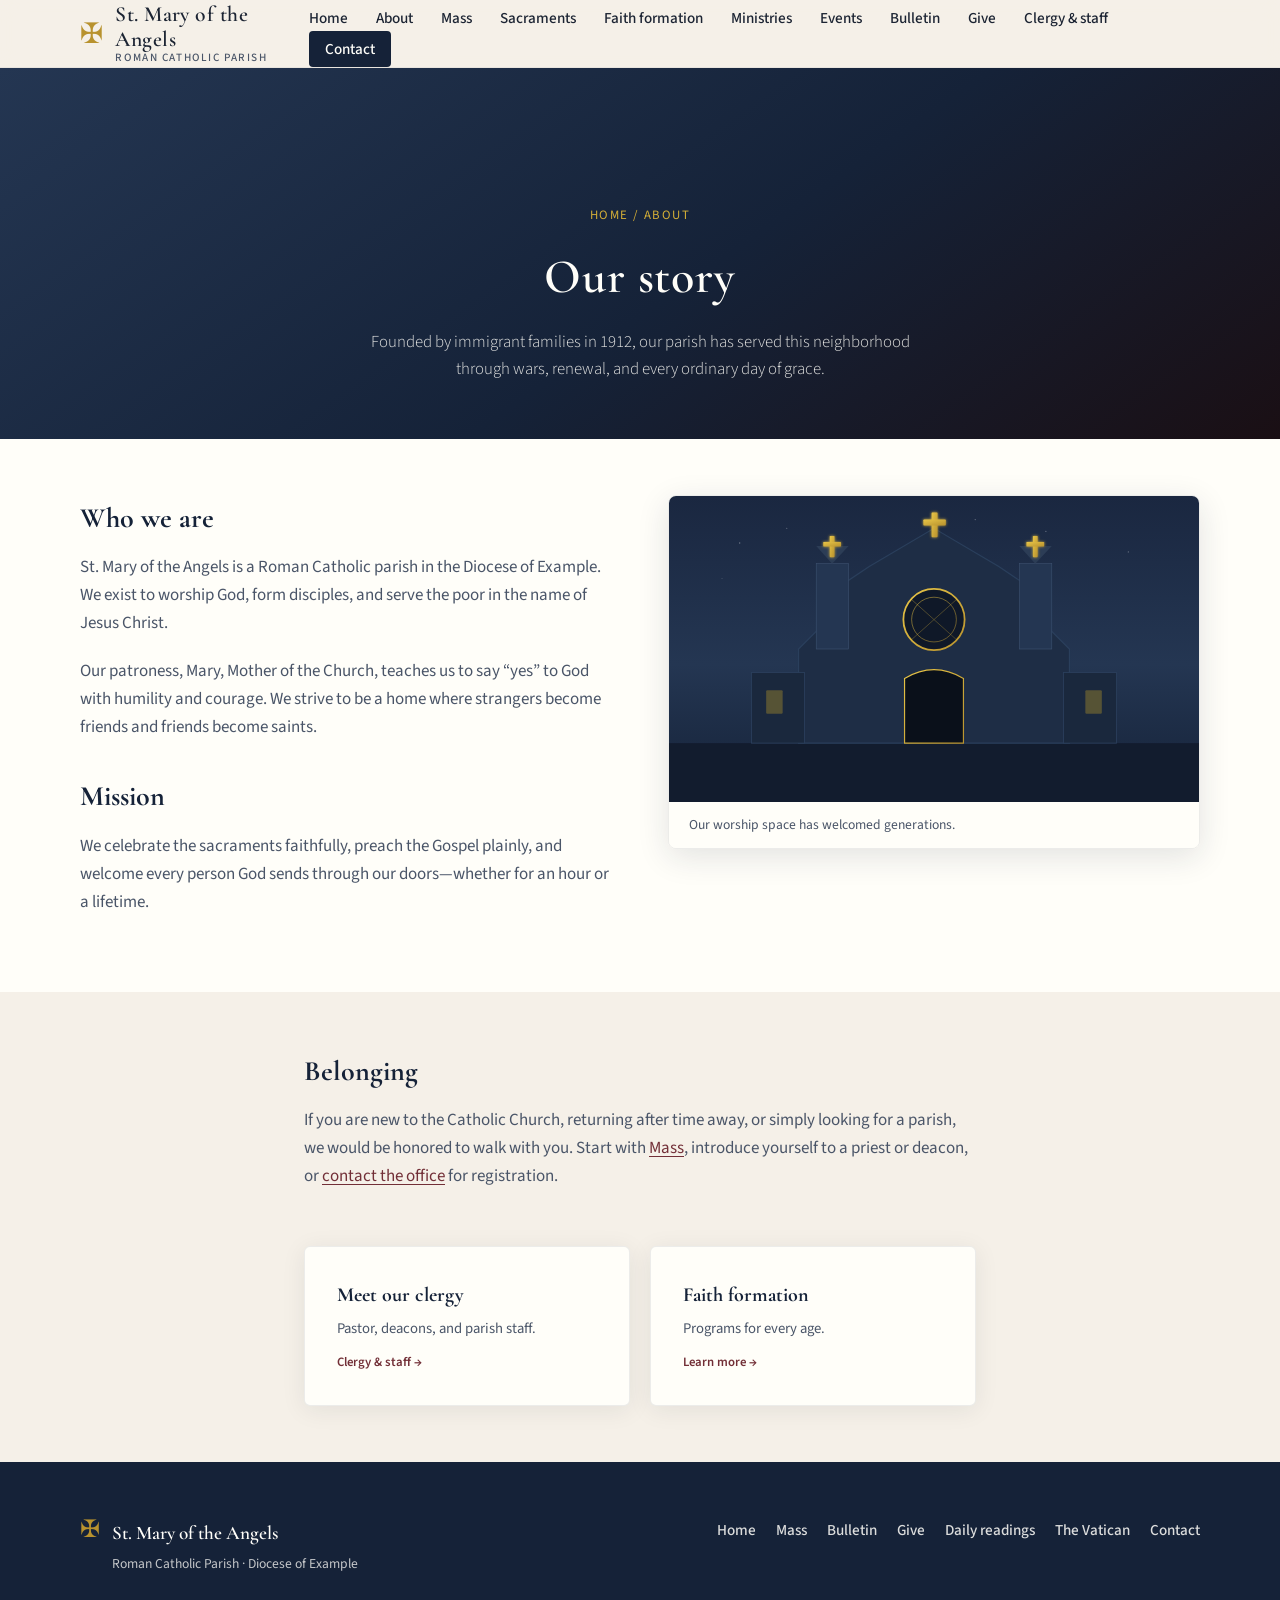
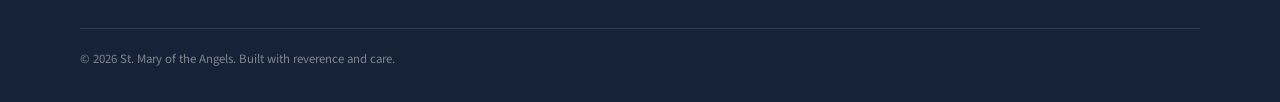
==== about.html @ 75e0707b "Expand parish site: multi-page nav, sample pages, SVG art - Add shared header/footer via js/chrome.j" ====
<!DOCTYPE html>
<html lang="en">
<head>
  <meta charset="UTF-8">
  <meta name="viewport" content="width=device-width, initial-scale=1.0">
  <meta name="description" content="History, mission, and welcome from St. Mary of the Angels Catholic Parish.">
  <title>About our parish | St. Mary of the Angels</title>
  <link rel="preconnect" href="https://fonts.googleapis.com">
  <link rel="preconnect" href="https://fonts.gstatic.com" crossorigin>
  <link href="https://fonts.googleapis.com/css2?family=Cormorant+Garamond:ital,wght@0,400;0,600;0,700;1,400&family=Source+Sans+3:wght@300;400;500;600&display=swap" rel="stylesheet">
  <link rel="stylesheet" href="css/styles.css">
</head>
<body>
  <div id="site-header-root"></div>

  <main id="main" class="page-main">
    <header class="page-hero page-hero--accent">
      <div class="container narrow">
        <p class="page-hero__crumb"><a href="index.html">Home</a> / About</p>
        <h1 class="page-hero__title">Our story</h1>
        <p class="page-hero__deck">Founded by immigrant families in 1912, our parish has served this neighborhood through wars, renewal, and every ordinary day of grace.</p>
      </div>
    </header>

    <section class="page-section page-section--alt">
      <div class="container two-col">
        <div class="prose">
          <h2>Who we are</h2>
          <p>St. Mary of the Angels is a Roman Catholic parish in the Diocese of Example. We exist to worship God, form disciples, and serve the poor in the name of Jesus Christ.</p>
          <p>Our patroness, Mary, Mother of the Church, teaches us to say “yes” to God with humility and courage. We strive to be a home where strangers become friends and friends become saints.</p>
          <h2>Mission</h2>
          <p>We celebrate the sacraments faithfully, preach the Gospel plainly, and welcome every person God sends through our doors—whether for an hour or a lifetime.</p>
        </div>
        <figure class="media-figure">
          <img src="images/hero-church.svg" width="900" height="520" alt="Illustration of a church facade at dusk" loading="lazy">
          <figcaption>Our worship space has welcomed generations.</figcaption>
        </figure>
      </div>
    </section>

    <section class="page-section">
      <div class="container narrow prose">
        <h2>Belonging</h2>
        <p>If you are new to the Catholic Church, returning after time away, or simply looking for a parish, we would be honored to walk with you. Start with <a href="mass-times.html">Mass</a>, introduce yourself to a priest or deacon, or <a href="contact.html">contact the office</a> for registration.</p>
        <div class="link-grid" style="margin-top: var(--space-xl);">
          <a class="link-card" href="clergy.html">
            <h3>Meet our clergy</h3>
            <p>Pastor, deacons, and parish staff.</p>
            <span class="link-card-meta">Clergy &amp; staff →</span>
          </a>
          <a class="link-card" href="faith-formation.html">
            <h3>Faith formation</h3>
            <p>Programs for every age.</p>
            <span class="link-card-meta">Learn more →</span>
          </a>
        </div>
      </div>
    </section>
  </main>

  <div id="site-footer-root"></div>
  <script src="js/chrome.js"></script>
  <script src="js/main.js"></script>
</body>
</html>
---- css/styles.css ----
/* St. Mary of the Angels — parish site
   Palette: midnight blue, warm gold, cream, restrained burgundy */

:root {
  --color-bg: #f5f0e8;
  --color-bg-deep: #ebe3d6;
  --color-ink: #1c2433;
  --color-ink-muted: #4a5568;
  --color-navy: #152238;
  --color-navy-soft: #243652;
  --color-gold: #b8922e;
  --color-gold-bright: #d4af37;
  --color-burgundy: #722f37;
  --color-white: #fffef9;
  --font-serif: "Cormorant Garamond", Georgia, "Times New Roman", serif;
  --font-sans: "Source Sans 3", system-ui, sans-serif;
  --space-xs: 0.35rem;
  --space-sm: 0.75rem;
  --space-md: 1.25rem;
  --space-lg: 2rem;
  --space-xl: 3.5rem;
  --space-2xl: 5rem;
  --radius: 4px;
  --shadow-soft: 0 4px 24px rgba(21, 34, 56, 0.08);
  --shadow-card: 0 8px 32px rgba(21, 34, 56, 0.12);
  --header-h: 4.25rem;
  --transition: 0.22s ease;
}

*,
*::before,
*::after {
  box-sizing: border-box;
}

html {
  scroll-behavior: smooth;
}

@media (prefers-reduced-motion: reduce) {
  html {
    scroll-behavior: auto;
  }

  *,
  *::before,
  *::after {
    animation-duration: 0.01ms !important;
    transition-duration: 0.01ms !important;
  }
}

body {
  margin: 0;
  font-family: var(--font-sans);
  font-size: 1.0625rem;
  font-weight: 400;
  line-height: 1.65;
  color: var(--color-ink);
  background-color: var(--color-bg);
}

.skip-link {
  position: absolute;
  top: -100%;
  left: var(--space-md);
  z-index: 200;
  padding: var(--space-sm) var(--space-md);
  background: var(--color-navy);
  color: var(--color-white);
  font-weight: 600;
  text-decoration: none;
  border-radius: var(--radius);
}

.skip-link:focus {
  top: var(--space-sm);
}

.visually-hidden {
  position: absolute;
  width: 1px;
  height: 1px;
  padding: 0;
  margin: -1px;
  overflow: hidden;
  clip: rect(0, 0, 0, 0);
  white-space: nowrap;
  border: 0;
}

img {
  max-width: 100%;
  height: auto;
}

a {
  color: var(--color-burgundy);
  text-decoration-thickness: 1px;
  text-underline-offset: 0.2em;
}

a:hover {
  color: var(--color-navy);
}

.container {
  width: min(1120px, 100% - 2.5rem);
  margin-inline: auto;
}

.container.narrow {
  width: min(720px, 100% - 2.5rem);
}

/* —— Header —— */
.site-header {
  position: fixed;
  top: 0;
  left: 0;
  right: 0;
  z-index: 100;
  height: var(--header-h);
  background: rgba(245, 240, 232, 0.92);
  backdrop-filter: blur(12px);
  border-bottom: 1px solid rgba(21, 34, 56, 0.06);
  transition: box-shadow var(--transition);
}

.site-header.is-scrolled {
  box-shadow: var(--shadow-soft);
}

.header-inner {
  display: flex;
  align-items: center;
  justify-content: space-between;
  height: 100%;
  width: min(1120px, 100% - 2rem);
  margin-inline: auto;
}

.logo {
  display: flex;
  align-items: center;
  gap: var(--space-sm);
  text-decoration: none;
  color: inherit;
}

.logo-mark {
  font-size: 1.75rem;
  color: var(--color-gold);
  line-height: 1;
}

.logo-text {
  display: flex;
  flex-direction: column;
  line-height: 1.15;
}

.logo-name {
  font-family: var(--font-serif);
  font-size: 1.35rem;
  font-weight: 600;
  letter-spacing: 0.02em;
}

.logo-tag {
  font-size: 0.7rem;
  text-transform: uppercase;
  letter-spacing: 0.14em;
  color: var(--color-ink-muted);
  font-weight: 500;
}

.nav-toggle {
  display: none;
  flex-direction: column;
  justify-content: center;
  gap: 5px;
  width: 44px;
  height: 44px;
  padding: 0;
  border: none;
  background: transparent;
  cursor: pointer;
}

.nav-toggle-bar {
  display: block;
  width: 22px;
  height: 2px;
  background: var(--color-navy);
  margin-inline: auto;
  transition: transform var(--transition), opacity var(--transition);
}

body.nav-open .nav-toggle-bar:nth-child(1) {
  transform: translateY(7px) rotate(45deg);
}

body.nav-open .nav-toggle-bar:nth-child(2) {
  opacity: 0;
}

body.nav-open .nav-toggle-bar:nth-child(3) {
  transform: translateY(-7px) rotate(-45deg);
}

.nav-list {
  display: flex;
  flex-wrap: wrap;
  align-items: center;
  gap: 0.15rem 1.75rem;
  list-style: none;
  margin: 0;
  padding: 0;
}

.nav-list a {
  font-size: 0.95rem;
  font-weight: 500;
  color: var(--color-ink);
  text-decoration: none;
}

.nav-list a:hover {
  color: var(--color-burgundy);
}

.nav-cta {
  padding: 0.45rem 1rem;
  background: var(--color-navy);
  color: var(--color-white) !important;
  border-radius: var(--radius);
}

.nav-cta:hover {
  background: var(--color-navy-soft);
  color: var(--color-white) !important;
}

@media (max-width: 860px) {
  .nav-toggle {
    display: flex;
    z-index: 110;
  }

  .site-nav {
    position: fixed;
    inset: 0 0 0 auto;
    width: min(300px, 88vw);
    max-height: 100vh;
    padding: calc(var(--header-h) + var(--space-lg)) var(--space-lg) var(--space-lg);
    background: var(--color-white);
    box-shadow: -8px 0 40px rgba(21, 34, 56, 0.15);
    transform: translateX(100%);
    transition: transform var(--transition);
    overflow-y: auto;
  }

  .site-nav.is-open {
    transform: translateX(0);
  }

  .nav-list {
    flex-direction: column;
    align-items: stretch;
    gap: 0;
  }

  .nav-list li {
    border-bottom: 1px solid var(--color-bg-deep);
  }

  .nav-list a {
    display: block;
    padding: var(--space-md) 0;
  }

  .nav-cta {
    margin-top: var(--space-sm);
    text-align: center;
  }
}

body.nav-open {
  overflow: hidden;
}

/* —— Hero —— */
.hero {
  position: relative;
  min-height: 100vh;
  min-height: 100dvh;
  display: flex;
  flex-direction: column;
  align-items: center;
  justify-content: center;
  padding: calc(var(--header-h) + var(--space-xl)) var(--space-md) var(--space-2xl);
  text-align: center;
}

.hero-bg {
  position: absolute;
  inset: 0;
  z-index: 0;
  background:
    linear-gradient(
      160deg,
      rgba(21, 34, 56, 0.88) 0%,
      rgba(28, 36, 51, 0.82) 45%,
      rgba(114, 47, 55, 0.45) 100%
    ),
    radial-gradient(ellipse 80% 60% at 50% 20%, rgba(212, 175, 55, 0.15), transparent 55%),
    var(--color-navy);
  background-size: 100% 100%, 100% 100%, auto;
}

.hero-bg::before {
  content: "";
  position: absolute;
  inset: 0;
  opacity: 0.07;
  background-image: url("data:image/svg+xml,%3Csvg width='60' height='60' viewBox='0 0 60 60' xmlns='http://www.w3.org/2000/svg'%3E%3Cpath d='M30 5v50M5 30h50' stroke='%23d4af37' stroke-width='0.5' fill='none'/%3E%3C/svg%3E");
}

.hero-content {
  position: relative;
  z-index: 1;
  max-width: 38rem;
}

.hero-eyebrow {
  font-family: var(--font-serif);
  font-size: 1.15rem;
  font-style: italic;
  color: var(--color-gold-bright);
  letter-spacing: 0.08em;
  text-transform: lowercase;
  margin: 0 0 var(--space-sm);
}

.hero-title {
  font-family: var(--font-serif);
  font-size: clamp(2.75rem, 7vw, 4.25rem);
  font-weight: 600;
  line-height: 1.08;
  color: var(--color-white);
  margin: 0 0 var(--space-md);
  letter-spacing: 0.02em;
}

.hero-lead {
  font-size: 1.125rem;
  font-weight: 300;
  color: rgba(255, 254, 249, 0.9);
  margin: 0 0 var(--space-lg);
  line-height: 1.7;
}

.hero-actions {
  display: flex;
  flex-wrap: wrap;
  gap: var(--space-sm);
  justify-content: center;
}

.btn {
  display: inline-flex;
  align-items: center;
  justify-content: center;
  padding: 0.75rem 1.5rem;
  font-family: var(--font-sans);
  font-size: 0.95rem;
  font-weight: 600;
  text-decoration: none;
  border-radius: var(--radius);
  border: 2px solid transparent;
  cursor: pointer;
  transition: background var(--transition), color var(--transition), border-color var(--transition);
}

.btn-primary {
  background: var(--color-gold);
  color: var(--color-navy);
  border-color: var(--color-gold);
}

.btn-primary:hover {
  background: var(--color-gold-bright);
  border-color: var(--color-gold-bright);
  color: var(--color-navy);
}

.btn-ghost {
  background: transparent;
  color: var(--color-white);
  border-color: rgba(255, 254, 249, 0.45);
}

.btn-ghost:hover {
  background: rgba(255, 254, 249, 0.1);
  border-color: var(--color-white);
  color: var(--color-white);
}

.hero-scroll {
  position: absolute;
  bottom: var(--space-lg);
  left: 50%;
  transform: translateX(-50%);
  z-index: 1;
  display: flex;
  flex-direction: column;
  align-items: center;
  gap: var(--space-xs);
  font-size: 0.7rem;
  text-transform: uppercase;
  letter-spacing: 0.2em;
  color: rgba(255, 254, 249, 0.45);
}

.hero-scroll-line {
  width: 1px;
  height: 2.5rem;
  background: linear-gradient(to bottom, rgba(212, 175, 55, 0.6), transparent);
}

/* —— Sections —— */
.section {
  padding: var(--space-2xl) 0;
}

.section-welcome {
  background: var(--color-bg);
}

.section-mass {
  background: linear-gradient(180deg, var(--color-bg-deep) 0%, var(--color-bg) 100%);
}

.section-sacraments {
  background: var(--color-navy);
  color: var(--color-white);
}

.section-sacraments .section-title,
.section-sacraments .section-deck {
  color: var(--color-white);
}

.section-sacraments .section-deck {
  opacity: 0.85;
}

.section-ministries {
  background: var(--color-white);
}

.section-visit {
  background: var(--color-bg);
}

.section-contact {
  background: linear-gradient(180deg, var(--color-bg-deep) 0%, var(--color-bg) 55%);
  padding-bottom: var(--space-2xl);
}

.section-title {
  font-family: var(--font-serif);
  font-size: clamp(2rem, 4vw, 2.75rem);
  font-weight: 600;
  margin: 0 0 var(--space-md);
  color: var(--color-navy);
  letter-spacing: 0.02em;
}

.section-sacraments .section-title {
  color: var(--color-white);
}

.section-intro,
.section-deck {
  margin: 0;
  color: var(--color-ink-muted);
  font-size: 1.05rem;
}

.section-head {
  text-align: center;
  max-width: 36rem;
  margin: 0 auto var(--space-xl);
}

.section-head .section-title {
  margin-bottom: var(--space-sm);
}

.pullquote {
  margin: var(--space-xl) 0 0;
  padding: var(--space-lg) var(--space-xl);
  border-left: 3px solid var(--color-gold);
  background: var(--color-white);
  box-shadow: var(--shadow-soft);
}

.pullquote p {
  font-family: var(--font-serif);
  font-size: 1.5rem;
  font-style: italic;
  line-height: 1.45;
  margin: 0 0 var(--space-sm);
  color: var(--color-navy);
}

.pullquote cite {
  font-size: 0.9rem;
  font-style: normal;
  color: var(--color-ink-muted);
}

/* —— Cards —— */
.card-grid {
  display: grid;
  grid-template-columns: repeat(3, 1fr);
  gap: var(--space-lg);
}

@media (max-width: 900px) {
  .card-grid {
    grid-template-columns: 1fr;
  }
}

.card {
  background: var(--color-white);
  padding: var(--space-lg);
  border-radius: 6px;
  box-shadow: var(--shadow-card);
  border: 1px solid rgba(21, 34, 56, 0.06);
}

.card-title {
  font-family: var(--font-serif);
  font-size: 1.5rem;
  font-weight: 600;
  margin: 0 0 var(--space-md);
  color: var(--color-navy);
}

.card-highlight {
  background: linear-gradient(145deg, var(--color-navy-soft) 0%, var(--color-navy) 100%);
  color: rgba(255, 254, 249, 0.92);
  border-color: transparent;
}

.card-highlight .card-title {
  color: var(--color-gold-bright);
}

.card-highlight p {
  margin: 0 0 var(--space-md);
  font-size: 0.98rem;
  line-height: 1.65;
}

.card-highlight .text-link {
  color: var(--color-gold-bright);
  font-weight: 600;
  text-decoration: none;
}

.card-highlight .text-link:hover {
  color: var(--color-white);
}

.schedule-list {
  list-style: none;
  margin: 0;
  padding: 0;
}

.schedule-list li {
  display: grid;
  grid-template-columns: 1fr auto;
  gap: var(--space-sm);
  align-items: baseline;
  padding: var(--space-sm) 0;
  border-bottom: 1px solid var(--color-bg-deep);
  font-size: 0.98rem;
}

.schedule-list li:last-child {
  border-bottom: none;
}

.schedule-list .day {
  font-weight: 600;
  color: var(--color-ink);
}

.schedule-list .time {
  font-variant-numeric: tabular-nums;
  color: var(--color-burgundy);
  font-weight: 600;
}

.schedule-list .note {
  grid-column: 1 / -1;
  font-size: 0.85rem;
  color: var(--color-ink-muted);
  margin-top: -0.25rem;
}

/* —— Sacraments list —— */
.sacrament-list {
  list-style: none;
  margin: 0;
  padding: 0;
  display: grid;
  gap: var(--space-lg);
  max-width: 800px;
  margin-inline: auto;
}

.sacrament-item {
  display: flex;
  gap: var(--space-md);
  align-items: flex-start;
  padding-bottom: var(--space-lg);
  border-bottom: 1px solid rgba(255, 254, 249, 0.12);
}

.sacrament-item:last-child {
  border-bottom: none;
  padding-bottom: 0;
}

.sacrament-icon {
  flex-shrink: 0;
  width: 2rem;
  text-align: center;
  color: var(--color-gold-bright);
  font-size: 1.1rem;
  line-height: 1.5;
}

.sacrament-item h3 {
  font-family: var(--font-serif);
  font-size: 1.35rem;
  font-weight: 600;
  margin: 0 0 var(--space-xs);
}

.sacrament-item p {
  margin: 0;
  opacity: 0.88;
  font-size: 1rem;
}

.section-sacraments a {
  color: var(--color-gold-bright);
}

.section-sacraments a:hover {
  color: var(--color-white);
}

/* —— Ministries —— */
.ministry-grid {
  display: grid;
  grid-template-columns: repeat(2, 1fr);
  gap: var(--space-md);
}

@media (max-width: 640px) {
  .ministry-grid {
    grid-template-columns: 1fr;
  }
}

.ministry-card {
  padding: var(--space-lg);
  background: var(--color-bg);
  border-radius: 6px;
  border: 1px solid rgba(21, 34, 56, 0.06);
  transition: border-color var(--transition), box-shadow var(--transition);
}

.ministry-card:hover {
  border-color: rgba(184, 146, 46, 0.35);
  box-shadow: var(--shadow-soft);
}

.ministry-card h3 {
  font-family: var(--font-serif);
  font-size: 1.35rem;
  margin: 0 0 var(--space-sm);
  color: var(--color-navy);
}

.ministry-card p {
  margin: 0;
  font-size: 0.98rem;
  color: var(--color-ink-muted);
}

/* —— Visit split —— */
.split {
  display: grid;
  grid-template-columns: 1fr 1fr;
  gap: var(--space-xl);
  align-items: center;
}

@media (max-width: 800px) {
  .split {
    grid-template-columns: 1fr;
  }
}

.visit-text .section-title {
  text-align: left;
}

.visit-details {
  list-style: none;
  margin: var(--space-lg) 0 0;
  padding: 0;
}

.visit-details li {
  margin-bottom: var(--space-sm);
  padding-left: 0;
}

.visit-map {
  min-height: 280px;
}

.map-placeholder {
  height: 100%;
  min-height: 280px;
  display: flex;
  flex-direction: column;
  align-items: center;
  justify-content: center;
  gap: var(--space-sm);
  background: var(--color-navy);
  color: rgba(255, 254, 249, 0.55);
  border-radius: 6px;
  font-size: 0.9rem;
  text-align: center;
  padding: var(--space-lg);
}

.map-cross {
  font-size: 2.5rem;
  color: var(--color-gold);
  opacity: 0.5;
}

/* —— Contact —— */
.contact-form {
  margin-top: var(--space-lg);
  display: flex;
  flex-direction: column;
  gap: var(--space-md);
}

.form-row {
  display: flex;
  flex-direction: column;
  gap: var(--space-xs);
}

.form-row label {
  font-size: 0.85rem;
  font-weight: 600;
  text-transform: uppercase;
  letter-spacing: 0.06em;
  color: var(--color-ink-muted);
}

.form-row input,
.form-row textarea,
.form-row select {
  font-family: var(--font-sans);
  font-size: 1rem;
  padding: 0.65rem 0.85rem;
  border: 1px solid rgba(21, 34, 56, 0.15);
  border-radius: var(--radius);
  background: var(--color-white);
  color: var(--color-ink);
}

.form-row input:focus,
.form-row textarea:focus,
.form-row select:focus {
  outline: 2px solid var(--color-gold);
  outline-offset: 2px;
  border-color: transparent;
}

.form-note {
  font-size: 0.85rem;
  color: var(--color-ink-muted);
  margin: var(--space-md) 0 0;
}

.contact-direct {
  margin-top: var(--space-xl);
  padding-top: var(--space-lg);
  border-top: 1px solid rgba(21, 34, 56, 0.1);
}

.contact-direct p {
  margin: 0 0 var(--space-sm);
}

/* —— Footer —— */
.site-footer {
  background: var(--color-navy);
  color: rgba(255, 254, 249, 0.75);
  padding: var(--space-xl) 0 var(--space-lg);
  font-size: 0.95rem;
}

.footer-inner {
  display: flex;
  flex-wrap: wrap;
  align-items: flex-start;
  justify-content: space-between;
  gap: var(--space-lg);
}

.footer-brand {
  display: flex;
  gap: var(--space-sm);
  align-items: flex-start;
}

.footer-brand .logo-mark {
  font-size: 1.5rem;
}

.footer-brand strong {
  display: block;
  color: var(--color-white);
  font-family: var(--font-serif);
  font-size: 1.2rem;
  font-weight: 600;
}

.footer-brand p {
  margin: 0.25rem 0 0;
  font-size: 0.85rem;
}

.footer-nav {
  display: flex;
  flex-wrap: wrap;
  gap: var(--space-md);
}

.footer-nav a {
  color: rgba(255, 254, 249, 0.85);
  text-decoration: none;
  font-weight: 500;
}

.footer-nav a:hover {
  color: var(--color-gold-bright);
}

.footer-copy {
  width: 100%;
  margin: var(--space-md) 0 0;
  padding-top: var(--space-md);
  border-top: 1px solid rgba(255, 254, 249, 0.1);
  font-size: 0.8rem;
  color: rgba(255, 254, 249, 0.45);
}

/* —— Home: hero with church illustration —— */
.hero--image .hero-bg {
  background:
    linear-gradient(
      160deg,
      rgba(21, 34, 56, 0.82) 0%,
      rgba(28, 36, 51, 0.75) 40%,
      rgba(114, 47, 55, 0.5) 100%
    ),
    url("../images/hero-church.svg") center 42% / cover no-repeat,
    var(--color-navy);
}

.hero--image .hero-bg::before {
  opacity: 0.04;
}

/* —— Quick links strip (home) —— */
.quick-links {
  background: var(--color-navy);
  color: var(--color-white);
  padding: var(--space-md) 0;
  border-top: 1px solid rgba(212, 175, 55, 0.2);
}

.quick-links-inner {
  display: flex;
  flex-wrap: wrap;
  align-items: center;
  justify-content: center;
  gap: var(--space-sm) var(--space-lg);
  list-style: none;
  margin: 0;
  padding: 0;
  width: min(1120px, 100% - 2rem);
  margin-inline: auto;
}

.quick-links a {
  display: inline-flex;
  align-items: center;
  gap: 0.35rem;
  color: rgba(255, 254, 249, 0.92);
  font-size: 0.9rem;
  font-weight: 600;
  text-decoration: none;
}

.quick-links a:hover {
  color: var(--color-gold-bright);
}

.quick-links .ql-icon {
  opacity: 0.75;
}

/* —— Media figures —— */
.media-figure {
  margin: 0;
  border-radius: 8px;
  overflow: hidden;
  box-shadow: var(--shadow-card);
  border: 1px solid rgba(21, 34, 56, 0.08);
}

.media-figure img {
  display: block;
  width: 100%;
  height: auto;
  vertical-align: middle;
}

.media-figure figcaption {
  padding: var(--space-sm) var(--space-md);
  font-size: 0.85rem;
  color: var(--color-ink-muted);
  background: var(--color-white);
}

.section-welcome .welcome-split {
  display: grid;
  grid-template-columns: 1fr 1fr;
  gap: var(--space-xl);
  align-items: center;
  width: min(960px, 100% - 2.5rem);
  margin-inline: auto;
}

@media (max-width: 800px) {
  .section-welcome .welcome-split {
    grid-template-columns: 1fr;
  }
}

/* —— Subpages —— */
.page-main {
  padding-top: var(--header-h);
  min-height: 60vh;
}

.page-hero {
  position: relative;
  padding: calc(var(--header-h) + var(--space-xl)) var(--space-md) var(--space-xl);
  text-align: center;
  color: var(--color-white);
  background: var(--color-navy);
}

.page-hero--accent {
  background: linear-gradient(145deg, var(--color-navy-soft) 0%, var(--color-navy) 55%, #1a0f14 100%);
}

.page-hero__title {
  font-family: var(--font-serif);
  font-size: clamp(2rem, 5vw, 3rem);
  font-weight: 600;
  margin: 0 0 var(--space-sm);
  letter-spacing: 0.02em;
}

.page-hero__deck {
  max-width: 36rem;
  margin: 0 auto;
  opacity: 0.88;
  font-size: 1.05rem;
  font-weight: 300;
  line-height: 1.6;
}

.page-hero__deck a {
  color: var(--color-gold-bright);
  text-decoration: underline;
  text-underline-offset: 0.15em;
}

.page-hero__deck a:hover {
  color: var(--color-white);
}

.page-hero__crumb {
  font-size: 0.8rem;
  text-transform: uppercase;
  letter-spacing: 0.12em;
  margin-bottom: var(--space-sm);
  color: var(--color-gold-bright);
}

.page-hero__crumb a {
  color: inherit;
  text-decoration: none;
}

.page-hero__crumb a:hover {
  text-decoration: underline;
}

.page-section {
  padding: var(--space-xl) 0;
}

.page-section--alt {
  background: var(--color-white);
}

.page-section--tint {
  background: linear-gradient(180deg, var(--color-bg-deep) 0%, var(--color-bg) 100%);
}

.prose {
  max-width: 42rem;
}

.prose h2 {
  font-family: var(--font-serif);
  font-size: 1.75rem;
  color: var(--color-navy);
  margin: var(--space-lg) 0 var(--space-sm);
}

.prose h2:first-child {
  margin-top: 0;
}

.prose p,
.prose ul {
  margin: 0 0 var(--space-md);
  color: var(--color-ink-muted);
}

.prose ul {
  padding-left: 1.25rem;
}

.prose li {
  margin-bottom: var(--space-xs);
}

.link-grid {
  display: grid;
  grid-template-columns: repeat(auto-fill, minmax(240px, 1fr));
  gap: var(--space-md);
  margin-top: var(--space-lg);
}

.link-card {
  display: block;
  padding: var(--space-lg);
  background: var(--color-white);
  border-radius: 6px;
  border: 1px solid rgba(21, 34, 56, 0.08);
  box-shadow: var(--shadow-soft);
  text-decoration: none;
  color: inherit;
  transition: border-color var(--transition), box-shadow var(--transition), transform var(--transition);
}

.link-card:hover {
  border-color: rgba(184, 146, 46, 0.45);
  box-shadow: var(--shadow-card);
  transform: translateY(-2px);
}

.link-card h3 {
  font-family: var(--font-serif);
  font-size: 1.25rem;
  color: var(--color-navy);
  margin: 0 0 var(--space-xs);
}

.link-card p {
  margin: 0;
  font-size: 0.92rem;
  color: var(--color-ink-muted);
  line-height: 1.5;
}

.link-card .link-card-meta {
  display: block;
  margin-top: var(--space-sm);
  font-size: 0.8rem;
  font-weight: 600;
  color: var(--color-burgundy);
}

.two-col {
  display: grid;
  grid-template-columns: 1fr 1fr;
  gap: var(--space-xl);
  align-items: start;
}

@media (max-width: 800px) {
  .two-col {
    grid-template-columns: 1fr;
  }
}

.info-list {
  list-style: none;
  margin: 0;
  padding: 0;
}

.info-list li {
  padding: var(--space-sm) 0;
  border-bottom: 1px solid rgba(21, 34, 56, 0.08);
  display: flex;
  flex-wrap: wrap;
  gap: var(--space-sm);
  justify-content: space-between;
  align-items: baseline;
}

.info-list strong {
  color: var(--color-navy);
}

.table-wrap {
  overflow-x: auto;
  margin: var(--space-md) 0;
  border-radius: 6px;
  border: 1px solid rgba(21, 34, 56, 0.1);
}

.data-table {
  width: 100%;
  border-collapse: collapse;
  font-size: 0.95rem;
  background: var(--color-white);
}

.data-table th,
.data-table td {
  padding: var(--space-sm) var(--space-md);
  text-align: left;
  border-bottom: 1px solid var(--color-bg-deep);
}

.data-table th {
  background: var(--color-navy);
  color: var(--color-white);
  font-weight: 600;
}

.data-table tr:last-child td {
  border-bottom: none;
}

.alert-box {
  padding: var(--space-md) var(--space-lg);
  background: rgba(184, 146, 46, 0.12);
  border-left: 4px solid var(--color-gold);
  border-radius: 0 var(--radius) var(--radius) 0;
  margin: var(--space-lg) 0;
}

.alert-box p {
  margin: 0;
  color: var(--color-ink);
}

.btn-row {
  display: flex;
  flex-wrap: wrap;
  gap: var(--space-sm);
  margin-top: var(--space-md);
}

.external-note {
  font-size: 0.85rem;
  color: var(--color-ink-muted);
  margin-top: var(--space-lg);
}

.form-success {
  display: none;
  padding: var(--space-md);
  background: rgba(45, 90, 74, 0.12);
  border-radius: var(--radius);
  color: var(--color-ink);
  margin-top: var(--space-md);
}

.form-success.is-visible {
  display: block;
}

.file-path {
  font-family: ui-monospace, monospace;
  font-size: 0.9em;
  background: rgba(21, 34, 56, 0.06);
  padding: 0.1em 0.35em;
  border-radius: 3px;
}
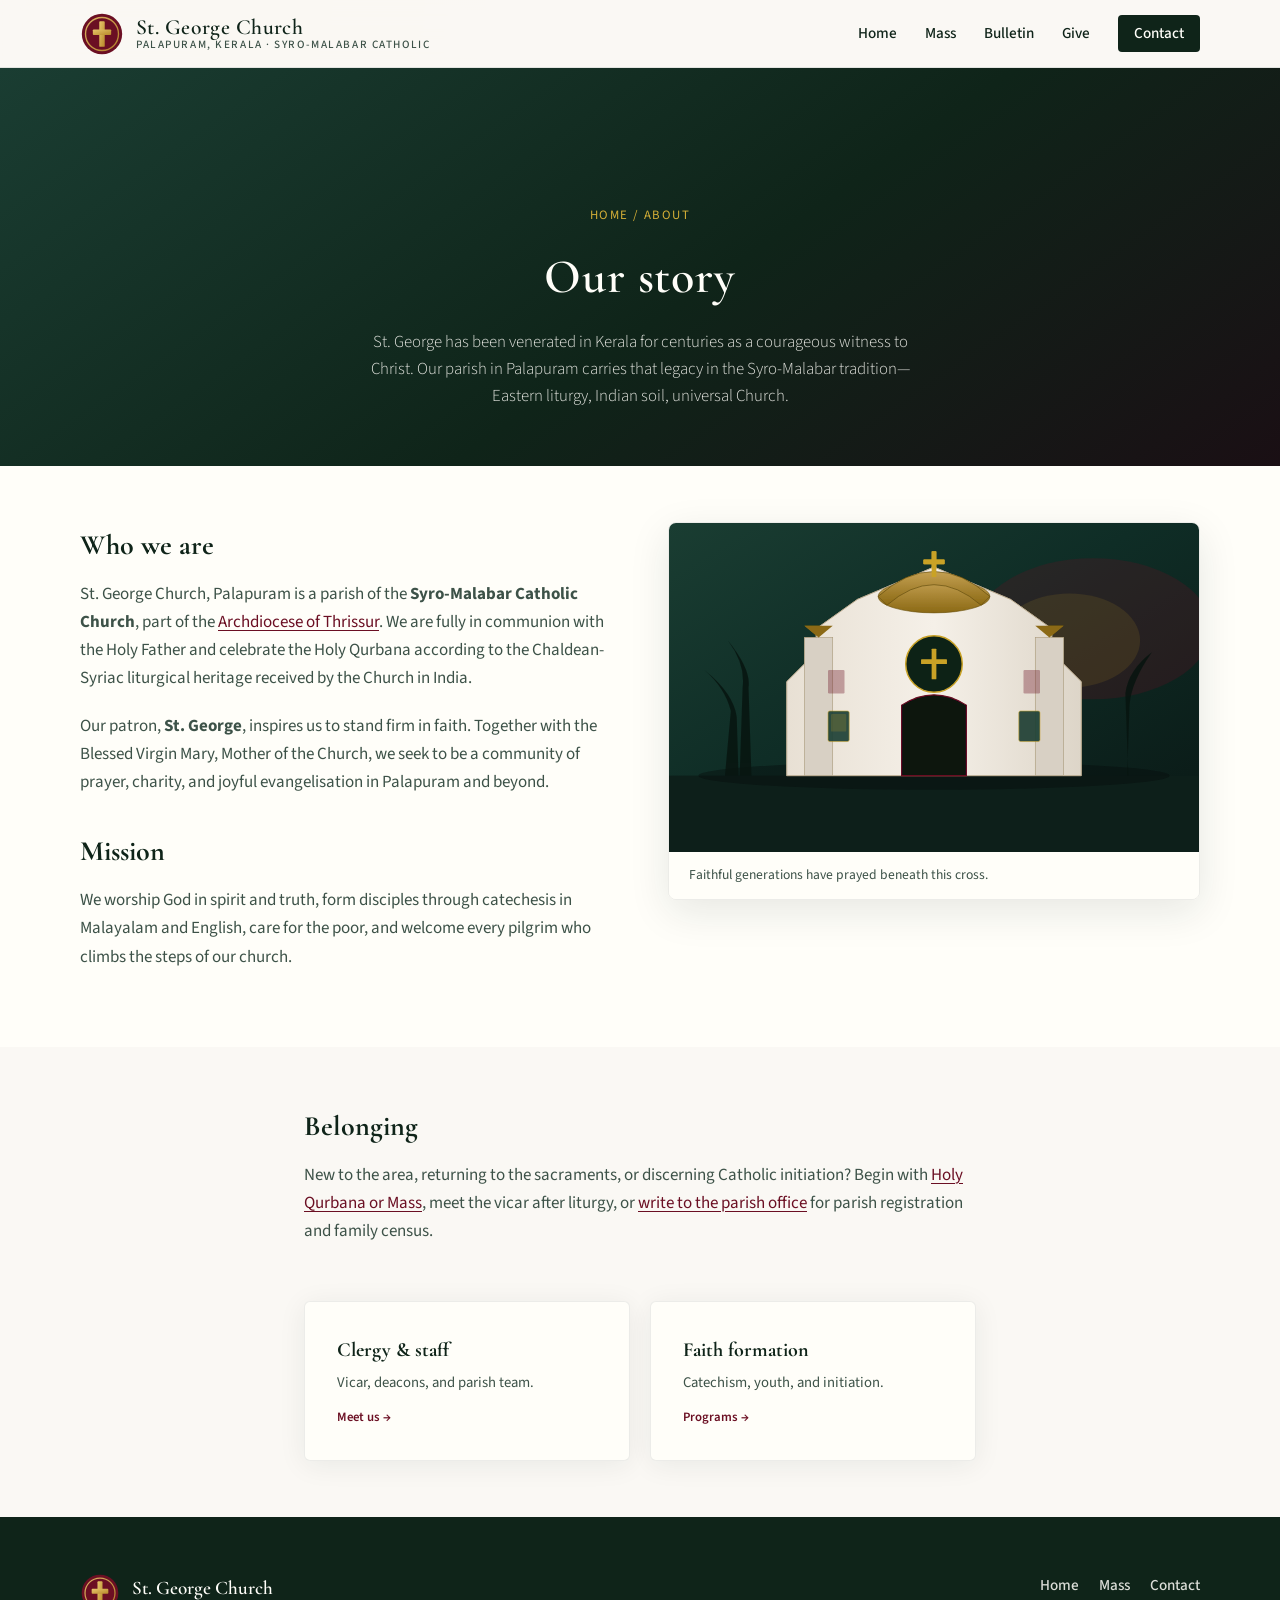
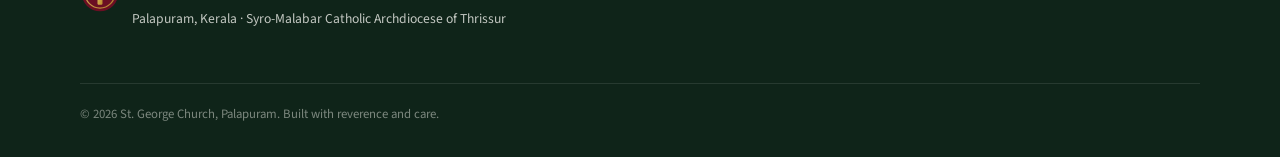
==== commit f4ed4bca: "Rebrand for St. George Church, Palapuram — Kerala Syro-Malabar theme - Rename site-wide; header/foot" ====
--- a/about.html
+++ b/about.html
@@ -3,8 +3,8 @@
 <head>
   <meta charset="UTF-8">
   <meta name="viewport" content="width=device-width, initial-scale=1.0">
-  <meta name="description" content="History, mission, and welcome from St. Mary of the Angels Catholic Parish.">
-  <title>About our parish | St. Mary of the Angels</title>
+  <meta name="description" content="History, mission, and welcome from St. George Church, Palapuram — Syro-Malabar Catholic parish in Kerala.">
+  <title>About our parish | St. George Church, Palapuram</title>
   <link rel="preconnect" href="https://fonts.googleapis.com">
   <link rel="preconnect" href="https://fonts.gstatic.com" crossorigin>
   <link href="https://fonts.googleapis.com/css2?family=Cormorant+Garamond:ital,wght@0,400;0,600;0,700;1,400&family=Source+Sans+3:wght@300;400;500;600&display=swap" rel="stylesheet">
@@ -18,7 +18,7 @@
       <div class="container narrow">
         <p class="page-hero__crumb"><a href="index.html">Home</a> / About</p>
         <h1 class="page-hero__title">Our story</h1>
-        <p class="page-hero__deck">Founded by immigrant families in 1912, our parish has served this neighborhood through wars, renewal, and every ordinary day of grace.</p>
+        <p class="page-hero__deck">St. George has been venerated in Kerala for centuries as a courageous witness to Christ. Our parish in Palapuram carries that legacy in the Syro-Malabar tradition—Eastern liturgy, Indian soil, universal Church.</p>
       </div>
     </header>
 
@@ -26,14 +26,14 @@
       <div class="container two-col">
         <div class="prose">
           <h2>Who we are</h2>
-          <p>St. Mary of the Angels is a Roman Catholic parish in the Diocese of Example. We exist to worship God, form disciples, and serve the poor in the name of Jesus Christ.</p>
-          <p>Our patroness, Mary, Mother of the Church, teaches us to say “yes” to God with humility and courage. We strive to be a home where strangers become friends and friends become saints.</p>
+          <p>St. George Church, Palapuram is a parish of the <strong>Syro-Malabar Catholic Church</strong>, part of the <a href="https://thrissurarchdiocese.org/" rel="noopener noreferrer" target="_blank">Archdiocese of Thrissur</a>. We are fully in communion with the Holy Father and celebrate the Holy Qurbana according to the Chaldean-Syriac liturgical heritage received by the Church in India.</p>
+          <p>Our patron, <strong>St. George</strong>, inspires us to stand firm in faith. Together with the Blessed Virgin Mary, Mother of the Church, we seek to be a community of prayer, charity, and joyful evangelisation in Palapuram and beyond.</p>
           <h2>Mission</h2>
-          <p>We celebrate the sacraments faithfully, preach the Gospel plainly, and welcome every person God sends through our doors—whether for an hour or a lifetime.</p>
+          <p>We worship God in spirit and truth, form disciples through catechesis in Malayalam and English, care for the poor, and welcome every pilgrim who climbs the steps of our church.</p>
         </div>
         <figure class="media-figure">
-          <img src="images/hero-church.svg" width="900" height="520" alt="Illustration of a church facade at dusk" loading="lazy">
-          <figcaption>Our worship space has welcomed generations.</figcaption>
+          <img src="images/hero-church.svg" width="900" height="520" alt="Illustration of St. George Church with palm trees and dome" loading="lazy">
+          <figcaption>Faithful generations have prayed beneath this cross.</figcaption>
         </figure>
       </div>
     </section>
@@ -41,17 +41,17 @@
     <section class="page-section">
       <div class="container narrow prose">
         <h2>Belonging</h2>
-        <p>If you are new to the Catholic Church, returning after time away, or simply looking for a parish, we would be honored to walk with you. Start with <a href="mass-times.html">Mass</a>, introduce yourself to a priest or deacon, or <a href="contact.html">contact the office</a> for registration.</p>
+        <p>New to the area, returning to the sacraments, or discerning Catholic initiation? Begin with <a href="mass-times.html">Holy Qurbana or Mass</a>, meet the vicar after liturgy, or <a href="contact.html">write to the parish office</a> for parish registration and family census.</p>
         <div class="link-grid" style="margin-top: var(--space-xl);">
           <a class="link-card" href="clergy.html">
-            <h3>Meet our clergy</h3>
-            <p>Pastor, deacons, and parish staff.</p>
-            <span class="link-card-meta">Clergy &amp; staff →</span>
+            <h3>Clergy &amp; staff</h3>
+            <p>Vicar, deacons, and parish team.</p>
+            <span class="link-card-meta">Meet us →</span>
           </a>
           <a class="link-card" href="faith-formation.html">
             <h3>Faith formation</h3>
-            <p>Programs for every age.</p>
-            <span class="link-card-meta">Learn more →</span>
+            <p>Catechism, youth, and initiation.</p>
+            <span class="link-card-meta">Programs →</span>
           </a>
         </div>
       </div>
--- a/css/styles.css
+++ b/css/styles.css
@@ -1,17 +1,18 @@
-/* St. Mary of the Angels — parish site
-   Palette: midnight blue, warm gold, cream, restrained burgundy */
+/* St. George Church, Palapuram — Syro-Malabar Catholic parish
+   Kerala-inspired: deep forest, temple gold, crimson accent */
 
 :root {
-  --color-bg: #f5f0e8;
-  --color-bg-deep: #ebe3d6;
-  --color-ink: #1c2433;
-  --color-ink-muted: #4a5568;
-  --color-navy: #152238;
-  --color-navy-soft: #243652;
-  --color-gold: #b8922e;
+  --color-bg: #faf8f4;
+  --color-bg-deep: #eef2ef;
+  --color-ink: #0f2419;
+  --color-ink-muted: #3d5248;
+  --color-navy: #0f2419;
+  --color-navy-soft: #1a3d32;
+  --color-gold: #b8892a;
   --color-gold-bright: #d4af37;
-  --color-burgundy: #722f37;
+  --color-burgundy: #6b0f23;
   --color-white: #fffef9;
+  --color-mint-tint: rgba(26, 61, 50, 0.06);
   --font-serif: "Cormorant Garamond", Georgia, "Times New Roman", serif;
   --font-sans: "Source Sans 3", system-ui, sans-serif;
   --space-xs: 0.35rem;
@@ -21,9 +22,10 @@
   --space-xl: 3.5rem;
   --space-2xl: 5rem;
   --radius: 4px;
-  --shadow-soft: 0 4px 24px rgba(21, 34, 56, 0.08);
-  --shadow-card: 0 8px 32px rgba(21, 34, 56, 0.12);
+  --shadow-soft: 0 4px 28px rgba(15, 36, 41, 0.07);
+  --shadow-card: 0 12px 40px rgba(15, 36, 41, 0.1);
   --header-h: 4.25rem;
+  --tap-min: 2.75rem;
   --transition: 0.22s ease;
 }
 
@@ -35,6 +37,8 @@
 
 html {
   scroll-behavior: smooth;
+  -webkit-text-size-adjust: 100%;
+  text-size-adjust: 100%;
 }
 
 @media (prefers-reduced-motion: reduce) {
@@ -58,6 +62,19 @@
   line-height: 1.65;
   color: var(--color-ink);
   background-color: var(--color-bg);
+  padding-left: env(safe-area-inset-left, 0);
+  padding-right: env(safe-area-inset-right, 0);
+}
+
+body::before {
+  content: "";
+  position: fixed;
+  inset: 0;
+  z-index: -1;
+  pointer-events: none;
+  opacity: 0.4;
+  background-image: radial-gradient(circle at 20% 0%, rgba(26, 61, 50, 0.08) 0%, transparent 45%),
+    radial-gradient(circle at 80% 100%, rgba(107, 15, 35, 0.04) 0%, transparent 40%);
 }
 
 .skip-link {
@@ -113,6 +130,13 @@
   width: min(720px, 100% - 2.5rem);
 }
 
+@media (max-width: 480px) {
+  .container,
+  .container.narrow {
+    width: min(1120px, 100% - 1.25rem);
+  }
+}
+
 /* —— Header —— */
 .site-header {
   position: fixed;
@@ -121,9 +145,9 @@
   right: 0;
   z-index: 100;
   height: var(--header-h);
-  background: rgba(245, 240, 232, 0.92);
-  backdrop-filter: blur(12px);
-  border-bottom: 1px solid rgba(21, 34, 56, 0.06);
+  background: rgba(250, 248, 244, 0.94);
+  backdrop-filter: blur(14px);
+  border-bottom: 1px solid rgba(26, 61, 50, 0.1);
   transition: box-shadow var(--transition);
 }
 
@@ -138,6 +162,17 @@
   height: 100%;
   width: min(1120px, 100% - 2rem);
   margin-inline: auto;
+  position: relative;
+}
+
+@media (max-width: 480px) {
+  .header-inner {
+    width: min(1120px, 100% - 1rem);
+  }
+
+  :root {
+    --header-h: 3.75rem;
+  }
 }
 
 .logo {
@@ -149,9 +184,19 @@
 }
 
 .logo-mark {
-  font-size: 1.75rem;
-  color: var(--color-gold);
-  line-height: 1;
+  display: flex;
+  align-items: center;
+  justify-content: center;
+  flex-shrink: 0;
+  width: 44px;
+  height: 44px;
+}
+
+.logo-mark img {
+  width: 44px;
+  height: 44px;
+  display: block;
+  object-fit: contain;
 }
 
 .logo-text {
@@ -162,13 +207,13 @@
 
 .logo-name {
   font-family: var(--font-serif);
-  font-size: 1.35rem;
+  font-size: clamp(1.05rem, 3.5vw, 1.35rem);
   font-weight: 600;
   letter-spacing: 0.02em;
 }
 
 .logo-tag {
-  font-size: 0.7rem;
+  font-size: clamp(0.62rem, 2vw, 0.7rem);
   text-transform: uppercase;
   letter-spacing: 0.14em;
   color: var(--color-ink-muted);
@@ -192,7 +237,7 @@
   display: block;
   width: 22px;
   height: 2px;
-  background: var(--color-navy);
+  background: var(--color-navy-soft);
   margin-inline: auto;
   transition: transform var(--transition), opacity var(--transition);
 }
@@ -245,20 +290,51 @@
 @media (max-width: 860px) {
   .nav-toggle {
     display: flex;
-    z-index: 110;
+    z-index: 120;
+    flex-shrink: 0;
+    min-width: var(--tap-min);
+    min-height: var(--tap-min);
+    margin-right: calc(-1 * var(--space-xs));
+    touch-action: manipulation;
+  }
+
+  .nav-backdrop {
+    display: block;
+    position: fixed;
+    inset: 0;
+    z-index: 105;
+    background: rgba(15, 36, 41, 0.5);
+    opacity: 0;
+    visibility: hidden;
+    transition: opacity var(--transition), visibility var(--transition);
+  }
+
+  body.nav-open .nav-backdrop {
+    opacity: 1;
+    visibility: visible;
   }
 
   .site-nav {
     position: fixed;
-    inset: 0 0 0 auto;
-    width: min(300px, 88vw);
-    max-height: 100vh;
-    padding: calc(var(--header-h) + var(--space-lg)) var(--space-lg) var(--space-lg);
+    top: 0;
+    right: 0;
+    bottom: 0;
+    left: 0;
+    width: 100%;
+    max-width: none;
+    max-height: none;
+    height: 100dvh;
+    padding: calc(var(--header-h) + env(safe-area-inset-top, 0px) + var(--space-md))
+      max(var(--space-lg), env(safe-area-inset-right, 0px))
+      max(var(--space-lg), env(safe-area-inset-bottom, 0px))
+      max(var(--space-lg), env(safe-area-inset-left, 0px));
     background: var(--color-white);
-    box-shadow: -8px 0 40px rgba(21, 34, 56, 0.15);
+    box-shadow: none;
     transform: translateX(100%);
     transition: transform var(--transition);
     overflow-y: auto;
+    -webkit-overflow-scrolling: touch;
+    z-index: 110;
   }
 
   .site-nav.is-open {
@@ -269,6 +345,8 @@
     flex-direction: column;
     align-items: stretch;
     gap: 0;
+    max-width: 28rem;
+    margin-inline: auto;
   }
 
   .nav-list li {
@@ -276,18 +354,34 @@
   }
 
   .nav-list a {
-    display: block;
-    padding: var(--space-md) 0;
+    display: flex;
+    align-items: center;
+    min-height: var(--tap-min);
+    padding: var(--space-sm) 0;
+    font-size: 1.05rem;
   }
 
   .nav-cta {
-    margin-top: var(--space-sm);
-    text-align: center;
+    margin-top: var(--space-md);
+    justify-content: center;
+    min-height: var(--tap-min);
+    padding: 0.65rem 1.25rem;
+    border-radius: 6px;
+  }
+}
+
+@media (min-width: 861px) {
+  .nav-backdrop {
+    display: none;
   }
 }
 
 body.nav-open {
   overflow: hidden;
+}
+
+.site-nav {
+  touch-action: pan-y;
 }
 
 /* —— Hero —— */
@@ -309,13 +403,13 @@
   z-index: 0;
   background:
     linear-gradient(
-      160deg,
-      rgba(21, 34, 56, 0.88) 0%,
-      rgba(28, 36, 51, 0.82) 45%,
-      rgba(114, 47, 55, 0.45) 100%
+      165deg,
+      rgba(15, 36, 25, 0.9) 0%,
+      rgba(26, 61, 50, 0.82) 42%,
+      rgba(107, 15, 35, 0.55) 100%
     ),
-    radial-gradient(ellipse 80% 60% at 50% 20%, rgba(212, 175, 55, 0.15), transparent 55%),
-    var(--color-navy);
+    radial-gradient(ellipse 90% 70% at 70% 15%, rgba(212, 175, 55, 0.12), transparent 50%),
+    var(--color-navy-soft);
   background-size: 100% 100%, 100% 100%, auto;
 }
 
@@ -323,8 +417,8 @@
   content: "";
   position: absolute;
   inset: 0;
-  opacity: 0.07;
-  background-image: url("data:image/svg+xml,%3Csvg width='60' height='60' viewBox='0 0 60 60' xmlns='http://www.w3.org/2000/svg'%3E%3Cpath d='M30 5v50M5 30h50' stroke='%23d4af37' stroke-width='0.5' fill='none'/%3E%3C/svg%3E");
+  opacity: 0.06;
+  background-image: url("data:image/svg+xml,%3Csvg width='72' height='72' viewBox='0 0 72 72' xmlns='http://www.w3.org/2000/svg'%3E%3Cpath d='M36 4v64M4 36h64' stroke='%23d4af37' stroke-width='0.4' fill='none'/%3E%3Ccircle cx='36' cy='36' r='2' fill='%23d4af37' opacity='0.5'/%3E%3C/svg%3E");
 }
 
 .hero-content {
@@ -496,7 +590,20 @@
 }
 
 .section-head .section-title {
+  position: relative;
+  display: inline-block;
+  width: 100%;
   margin-bottom: var(--space-sm);
+}
+
+.section-head .section-title::after {
+  content: "";
+  display: block;
+  width: 3rem;
+  height: 3px;
+  margin: var(--space-sm) auto 0;
+  background: linear-gradient(90deg, var(--color-burgundy), var(--color-gold-bright));
+  border-radius: 2px;
 }
 
 .pullquote {
@@ -540,7 +647,7 @@
   padding: var(--space-lg);
   border-radius: 6px;
   box-shadow: var(--shadow-card);
-  border: 1px solid rgba(21, 34, 56, 0.06);
+  border: 1px solid rgba(15, 36, 41, 0.06);
 }
 
 .card-title {
@@ -686,7 +793,7 @@
   padding: var(--space-lg);
   background: var(--color-bg);
   border-radius: 6px;
-  border: 1px solid rgba(21, 34, 56, 0.06);
+  border: 1px solid rgba(15, 36, 41, 0.06);
   transition: border-color var(--transition), box-shadow var(--transition);
 }
 
@@ -791,7 +898,7 @@
   font-family: var(--font-sans);
   font-size: 1rem;
   padding: 0.65rem 0.85rem;
-  border: 1px solid rgba(21, 34, 56, 0.15);
+  border: 1px solid rgba(15, 36, 41, 0.15);
   border-radius: var(--radius);
   background: var(--color-white);
   color: var(--color-ink);
@@ -814,7 +921,7 @@
 .contact-direct {
   margin-top: var(--space-xl);
   padding-top: var(--space-lg);
-  border-top: 1px solid rgba(21, 34, 56, 0.1);
+  border-top: 1px solid rgba(15, 36, 41, 0.1);
 }
 
 .contact-direct p {
@@ -825,7 +932,7 @@
 .site-footer {
   background: var(--color-navy);
   color: rgba(255, 254, 249, 0.75);
-  padding: var(--space-xl) 0 var(--space-lg);
+  padding: var(--space-xl) 0 max(var(--space-lg), env(safe-area-inset-bottom, 0px));
   font-size: 0.95rem;
 }
 
@@ -844,7 +951,13 @@
 }
 
 .footer-brand .logo-mark {
-  font-size: 1.5rem;
+  width: 40px;
+  height: 40px;
+}
+
+.footer-brand .logo-mark img {
+  width: 40px;
+  height: 40px;
 }
 
 .footer-brand strong {
@@ -889,13 +1002,13 @@
 .hero--image .hero-bg {
   background:
     linear-gradient(
-      160deg,
-      rgba(21, 34, 56, 0.82) 0%,
-      rgba(28, 36, 51, 0.75) 40%,
-      rgba(114, 47, 55, 0.5) 100%
+      165deg,
+      rgba(15, 36, 25, 0.78) 0%,
+      rgba(26, 61, 50, 0.65) 45%,
+      rgba(107, 15, 35, 0.45) 100%
     ),
     url("../images/hero-church.svg") center 42% / cover no-repeat,
-    var(--color-navy);
+    var(--color-navy-soft);
 }
 
 .hero--image .hero-bg::before {
@@ -904,10 +1017,10 @@
 
 /* —— Quick links strip (home) —— */
 .quick-links {
-  background: var(--color-navy);
+  background: linear-gradient(90deg, var(--color-navy) 0%, var(--color-navy-soft) 50%, var(--color-navy) 100%);
   color: var(--color-white);
-  padding: var(--space-md) 0;
-  border-top: 1px solid rgba(212, 175, 55, 0.2);
+  padding: var(--space-md) 0 max(var(--space-md), env(safe-area-inset-bottom, 0px));
+  border-top: 1px solid rgba(212, 175, 55, 0.25);
 }
 
 .quick-links-inner {
@@ -947,7 +1060,7 @@
   border-radius: 8px;
   overflow: hidden;
   box-shadow: var(--shadow-card);
-  border: 1px solid rgba(21, 34, 56, 0.08);
+  border: 1px solid rgba(15, 36, 41, 0.08);
 }
 
 .media-figure img {
@@ -979,6 +1092,12 @@
   }
 }
 
+@media (max-width: 480px) {
+  .section-welcome .welcome-split {
+    width: min(960px, 100% - 1.25rem);
+  }
+}
+
 /* —— Subpages —— */
 .page-main {
   padding-top: var(--header-h);
@@ -1094,7 +1213,7 @@
   padding: var(--space-lg);
   background: var(--color-white);
   border-radius: 6px;
-  border: 1px solid rgba(21, 34, 56, 0.08);
+  border: 1px solid rgba(15, 36, 41, 0.08);
   box-shadow: var(--shadow-soft);
   text-decoration: none;
   color: inherit;
@@ -1150,7 +1269,7 @@
 
 .info-list li {
   padding: var(--space-sm) 0;
-  border-bottom: 1px solid rgba(21, 34, 56, 0.08);
+  border-bottom: 1px solid rgba(15, 36, 41, 0.08);
   display: flex;
   flex-wrap: wrap;
   gap: var(--space-sm);
@@ -1166,7 +1285,7 @@
   overflow-x: auto;
   margin: var(--space-md) 0;
   border-radius: 6px;
-  border: 1px solid rgba(21, 34, 56, 0.1);
+  border: 1px solid rgba(15, 36, 41, 0.1);
 }
 
 .data-table {
@@ -1235,7 +1354,109 @@
 .file-path {
   font-family: ui-monospace, monospace;
   font-size: 0.9em;
-  background: rgba(21, 34, 56, 0.06);
+  background: rgba(15, 36, 41, 0.06);
   padding: 0.1em 0.35em;
   border-radius: 3px;
 }
+
+.contact-note {
+  font-size: 0.85em;
+  font-weight: 400;
+  color: var(--color-ink-muted);
+}
+
+.link-grid--compact {
+  grid-template-columns: 1fr;
+  max-width: 26rem;
+  margin-inline: auto;
+}
+
+@media (min-width: 560px) {
+  .link-grid--compact {
+    grid-template-columns: repeat(2, 1fr);
+    max-width: none;
+  }
+}
+
+/* —— Mobile polish —— */
+@media (max-width: 640px) {
+  .quick-links-inner {
+    display: grid;
+    grid-template-columns: 1fr 1fr;
+    gap: var(--space-sm);
+    width: 100%;
+    max-width: none;
+    padding-left: max(var(--space-sm), env(safe-area-inset-left, 0px));
+    padding-right: max(var(--space-sm), env(safe-area-inset-right, 0px));
+  }
+
+  .quick-links a {
+    justify-content: center;
+    min-height: var(--tap-min);
+    padding: var(--space-sm);
+    border-radius: 6px;
+    background: rgba(255, 254, 249, 0.08);
+    font-size: 0.88rem;
+    text-align: center;
+  }
+
+  .quick-links .ql-icon {
+    display: none;
+  }
+}
+
+@media (max-width: 480px) {
+  .hero-scroll {
+    display: none;
+  }
+
+  .hero-actions {
+    flex-direction: column;
+    align-items: stretch;
+    width: 100%;
+    max-width: 20rem;
+    margin-inline: auto;
+  }
+
+  .hero-actions .btn {
+    width: 100%;
+    justify-content: center;
+    min-height: var(--tap-min);
+  }
+
+  .btn {
+    touch-action: manipulation;
+    min-height: var(--tap-min);
+  }
+
+  .section {
+    padding: var(--space-xl) 0;
+  }
+
+  .footer-inner {
+    flex-direction: column;
+    align-items: center;
+    text-align: center;
+  }
+
+  .footer-nav {
+    flex-direction: column;
+    align-items: center;
+    gap: var(--space-xs);
+  }
+
+  .footer-nav a {
+    min-height: var(--tap-min);
+    display: inline-flex;
+    align-items: center;
+    padding: var(--space-xs) var(--space-md);
+  }
+
+  .pullquote {
+    padding: var(--space-md);
+  }
+
+  .link-card:hover {
+    transform: none;
+  }
+}
